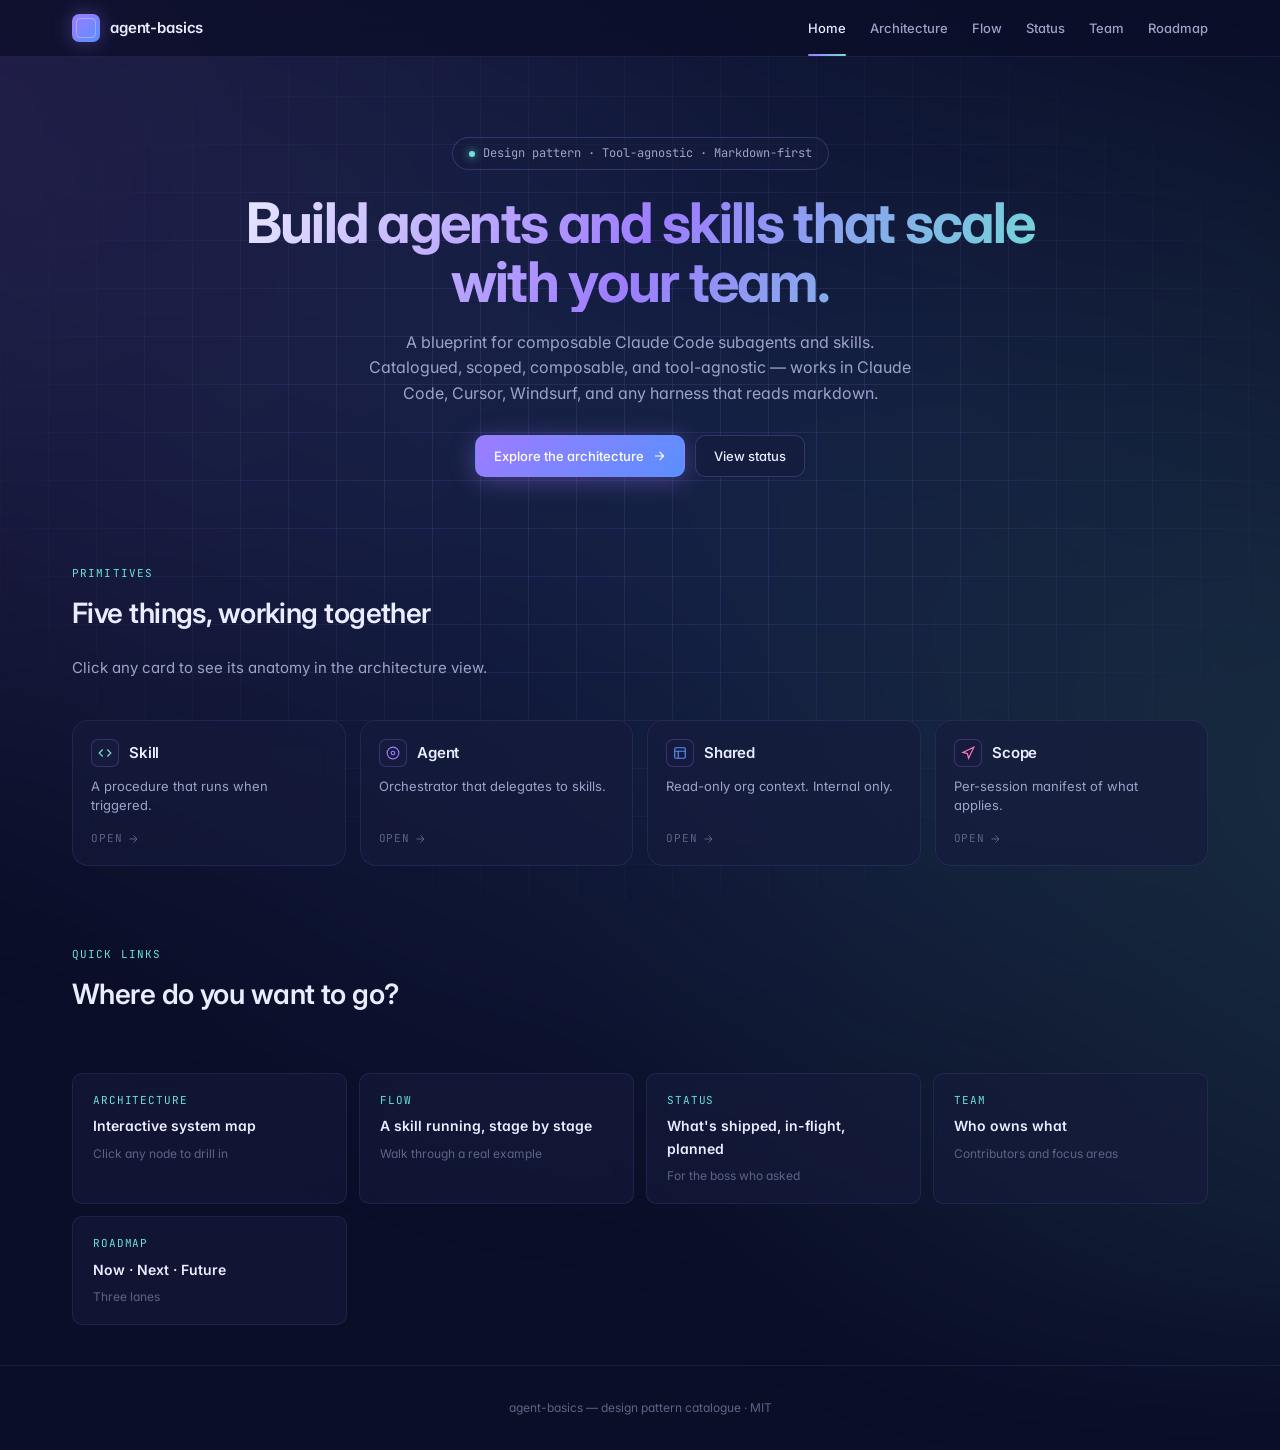
==== docs/mockup/index.html @ a0c1718f "Mockup v2 — multi-page (home / architecture / flow / status / team / roadmap)" ====
<!DOCTYPE html>
<html lang="en">
<head>
<meta charset="UTF-8">
<meta name="viewport" content="width=device-width, initial-scale=1.0">
<title>Home — Agent + Skill Catalogue</title>
<link rel="preconnect" href="https://fonts.googleapis.com">
<link rel="preconnect" href="https://fonts.gstatic.com" crossorigin>
<link href="https://fonts.googleapis.com/css2?family=Inter:wght@300;400;500;600;700&family=JetBrains+Mono:wght@400;500;600&display=swap" rel="stylesheet">
<link rel="stylesheet" href="style.css">
<style>
.hero {
  text-align: center;
  padding: 80px 32px 48px;
  max-width: 900px;
  margin: 0 auto;
}
.hero-tag {
  display: inline-flex;
  align-items: center;
  gap: 8px;
  padding: 6px 16px;
  background: var(--bg-glass);
  border: 1px solid var(--border-medium);
  border-radius: 100px;
  font-size: 12px;
  color: var(--text-secondary);
  font-family: 'JetBrains Mono', monospace;
  margin-bottom: 24px;
}
.hero-tag-dot {
  width: 6px; height: 6px;
  border-radius: 50%;
  background: var(--accent-cyan);
  box-shadow: 0 0 8px var(--accent-cyan);
  animation: pulse 2s ease-in-out infinite;
}
.hero h1 {
  font-size: clamp(36px, 5vw, 56px);
  font-weight: 700;
  line-height: 1.05;
  letter-spacing: -0.03em;
  margin-bottom: 18px;
  background: linear-gradient(120deg, #eaecff 0%, var(--accent-violet) 50%, var(--accent-cyan) 100%);
  -webkit-background-clip: text;
  background-clip: text;
  color: transparent;
}
.hero-sub {
  font-size: 16px;
  color: var(--text-secondary);
  max-width: 560px;
  margin: 0 auto 28px;
}
.btn-row { display: flex; gap: 10px; justify-content: center; flex-wrap: wrap; }

.shortcuts {
  margin-top: 48px;
  display: grid;
  grid-template-columns: repeat(auto-fit, minmax(220px, 1fr));
  gap: 12px;
}
.shortcut {
  background: var(--bg-glass);
  backdrop-filter: blur(12px);
  border: 1px solid var(--border-subtle);
  border-radius: var(--radius-md);
  padding: 18px 20px;
  text-decoration: none;
  color: var(--text-primary);
  display: flex;
  flex-direction: column;
  gap: 6px;
  transition: all 0.2s ease;
}
.shortcut:hover {
  border-color: var(--border-medium);
  background: var(--bg-elevated);
  color: var(--text-primary);
}
.shortcut-eyebrow {
  font-family: 'JetBrains Mono', monospace;
  font-size: 11px;
  color: var(--accent-cyan);
  letter-spacing: 0.08em;
  text-transform: uppercase;
}
.shortcut-title {
  font-size: 14px;
  font-weight: 600;
}
.shortcut-detail {
  font-size: 12px;
  color: var(--text-muted);
}
</style>
</head>
<body>

<nav class="nav">
  <div class="nav-inner">
    <a class="logo" href="index.html">
      <span class="logo-mark"></span>
      <span>agent-basics</span>
    </a>
    <ul class="nav-links">
      <li><a href="index.html" class="active">Home</a></li>
      <li><a href="architecture.html">Architecture</a></li>
      <li><a href="flow.html">Flow</a></li>
      <li><a href="status.html">Status</a></li>
      <li><a href="team.html">Team</a></li>
      <li><a href="roadmap.html">Roadmap</a></li>
    </ul>
  </div>
</nav>

<main>

<section class="hero">
  <div class="hero-tag">
    <span class="hero-tag-dot"></span>
    <span>Design pattern · Tool-agnostic · Markdown-first</span>
  </div>
  <h1>Build agents and skills that scale with your team.</h1>
  <p class="hero-sub">A blueprint for composable Claude Code subagents and skills. Catalogued, scoped, composable, and tool-agnostic — works in Claude Code, Cursor, Windsurf, and any harness that reads markdown.</p>
  <div class="btn-row">
    <a class="btn btn-primary" href="architecture.html">
      Explore the architecture
      <svg width="14" height="14" viewBox="0 0 24 24" fill="none" stroke="currentColor" stroke-width="2"><path d="M5 12h14M13 5l7 7-7 7"/></svg>
    </a>
    <a class="btn btn-ghost" href="status.html">View status</a>
  </div>
</section>

<section class="page page-tight">
  <div class="page-head">
    <span class="eyebrow">Primitives</span>
    <h2 class="section-title">Five things, working together</h2>
    <p class="lede">Click any card to see its anatomy in the architecture view.</p>
  </div>

  <div class="concept-grid">

    <a class="concept concept-skill" href="architecture.html#skill">
      <div class="concept-head">
        <span class="concept-icon">
          <svg width="14" height="14" viewBox="0 0 24 24" fill="none" stroke="currentColor" stroke-width="2"><polyline points="16 18 22 12 16 6"/><polyline points="8 6 2 12 8 18"/></svg>
        </span>
        <span class="concept-name">Skill</span>
      </div>
      <p class="concept-tagline">A procedure that runs when triggered.</p>
      <span class="concept-cta">
        <span>Open</span>
        <svg width="12" height="12" viewBox="0 0 24 24" fill="none" stroke="currentColor" stroke-width="2"><path d="M5 12h14M13 5l7 7-7 7"/></svg>
      </span>
    </a>

    <a class="concept concept-agent" href="architecture.html#agent">
      <div class="concept-head">
        <span class="concept-icon">
          <svg width="14" height="14" viewBox="0 0 24 24" fill="none" stroke="currentColor" stroke-width="2"><circle cx="12" cy="12" r="10"/><circle cx="12" cy="12" r="3"/></svg>
        </span>
        <span class="concept-name">Agent</span>
      </div>
      <p class="concept-tagline">Orchestrator that delegates to skills.</p>
      <span class="concept-cta">
        <span>Open</span>
        <svg width="12" height="12" viewBox="0 0 24 24" fill="none" stroke="currentColor" stroke-width="2"><path d="M5 12h14M13 5l7 7-7 7"/></svg>
      </span>
    </a>

    <a class="concept concept-shared" href="architecture.html#shared">
      <div class="concept-head">
        <span class="concept-icon">
          <svg width="14" height="14" viewBox="0 0 24 24" fill="none" stroke="currentColor" stroke-width="2"><rect x="3" y="3" width="18" height="18" rx="2"/><path d="M3 9h18M9 21V9"/></svg>
        </span>
        <span class="concept-name">Shared</span>
      </div>
      <p class="concept-tagline">Read-only org context. Internal only.</p>
      <span class="concept-cta">
        <span>Open</span>
        <svg width="12" height="12" viewBox="0 0 24 24" fill="none" stroke="currentColor" stroke-width="2"><path d="M5 12h14M13 5l7 7-7 7"/></svg>
      </span>
    </a>

    <a class="concept concept-scope" href="architecture.html#scope">
      <div class="concept-head">
        <span class="concept-icon">
          <svg width="14" height="14" viewBox="0 0 24 24" fill="none" stroke="currentColor" stroke-width="2"><polygon points="3 11 22 2 13 21 11 13 3 11"/></svg>
        </span>
        <span class="concept-name">Scope</span>
      </div>
      <p class="concept-tagline">Per-session manifest of what applies.</p>
      <span class="concept-cta">
        <span>Open</span>
        <svg width="12" height="12" viewBox="0 0 24 24" fill="none" stroke="currentColor" stroke-width="2"><path d="M5 12h14M13 5l7 7-7 7"/></svg>
      </span>
    </a>

  </div>
</section>

<section class="page page-tight">
  <div class="page-head">
    <span class="eyebrow">Quick links</span>
    <h2 class="section-title">Where do you want to go?</h2>
  </div>

  <div class="shortcuts">
    <a class="shortcut" href="architecture.html">
      <span class="shortcut-eyebrow">Architecture</span>
      <span class="shortcut-title">Interactive system map</span>
      <span class="shortcut-detail">Click any node to drill in</span>
    </a>
    <a class="shortcut" href="flow.html">
      <span class="shortcut-eyebrow">Flow</span>
      <span class="shortcut-title">A skill running, stage by stage</span>
      <span class="shortcut-detail">Walk through a real example</span>
    </a>
    <a class="shortcut" href="status.html">
      <span class="shortcut-eyebrow">Status</span>
      <span class="shortcut-title">What's shipped, in-flight, planned</span>
      <span class="shortcut-detail">For the boss who asked</span>
    </a>
    <a class="shortcut" href="team.html">
      <span class="shortcut-eyebrow">Team</span>
      <span class="shortcut-title">Who owns what</span>
      <span class="shortcut-detail">Contributors and focus areas</span>
    </a>
    <a class="shortcut" href="roadmap.html">
      <span class="shortcut-eyebrow">Roadmap</span>
      <span class="shortcut-title">Now · Next · Future</span>
      <span class="shortcut-detail">Three lanes</span>
    </a>
  </div>
</section>

</main>

<footer>agent-basics — design pattern catalogue · MIT</footer>

</body>
</html>
---- docs/mockup/style.css ----
/* ========== shared theme ========== */

:root {
  --bg-deep:        #0a0e27;
  --bg-surface:     #0f1430;
  --bg-elevated:    #161b3d;
  --bg-glass:       rgba(22, 27, 61, 0.6);

  --accent-violet:  #9d7cff;
  --accent-cyan:    #6de1d4;
  --accent-magenta: #ff79c6;
  --accent-blue:    #5a8fff;

  --glow-violet:    rgba(157, 124, 255, 0.35);
  --glow-cyan:      rgba(109, 225, 212, 0.30);
  --glow-blue:      rgba(90, 143, 255, 0.30);

  --text-primary:   #eaecff;
  --text-secondary: #9da3c8;
  --text-muted:     #5e6386;

  --border-subtle:  rgba(157, 124, 255, 0.12);
  --border-medium:  rgba(157, 124, 255, 0.25);
  --border-strong:  rgba(157, 124, 255, 0.45);

  --radius-sm: 6px;
  --radius-md: 10px;
  --radius-lg: 16px;
  --radius-xl: 24px;
}

* { box-sizing: border-box; margin: 0; padding: 0; }
html { scroll-behavior: smooth; }

body {
  font-family: 'Inter', system-ui, sans-serif;
  background: var(--bg-deep);
  color: var(--text-primary);
  line-height: 1.6;
  overflow-x: hidden;
  font-feature-settings: 'cv11', 'ss01';
  min-height: 100vh;
  display: flex;
  flex-direction: column;
}

body::before {
  content: '';
  position: fixed;
  inset: -50%;
  background:
    radial-gradient(circle at 20% 30%, var(--glow-violet) 0%, transparent 35%),
    radial-gradient(circle at 80% 70%, var(--glow-cyan) 0%, transparent 35%),
    radial-gradient(circle at 50% 50%, var(--glow-blue) 0%, transparent 50%);
  filter: blur(80px);
  opacity: 0.5;
  z-index: -2;
  animation: drift 24s ease-in-out infinite alternate;
}
body::after {
  content: '';
  position: fixed;
  inset: 0;
  background-image:
    linear-gradient(var(--border-subtle) 1px, transparent 1px),
    linear-gradient(90deg, var(--border-subtle) 1px, transparent 1px);
  background-size: 48px 48px;
  z-index: -1;
  pointer-events: none;
  mask-image: radial-gradient(ellipse at center, black 30%, transparent 80%);
}
@keyframes drift {
  0% { transform: translate(0, 0) rotate(0deg); }
  50% { transform: translate(3%, -2%) rotate(2deg); }
  100% { transform: translate(-2%, 3%) rotate(-2deg); }
}

code, .mono {
  font-family: 'JetBrains Mono', monospace;
  font-feature-settings: 'cv11', 'ss01';
}
a { color: var(--accent-cyan); text-decoration: none; transition: color 0.2s; }
a:hover { color: var(--accent-violet); }

main { flex: 1; }

/* ========== nav ========== */

.nav {
  position: sticky;
  top: 0;
  z-index: 100;
  backdrop-filter: blur(16px);
  -webkit-backdrop-filter: blur(16px);
  background: rgba(10, 14, 39, 0.7);
  border-bottom: 1px solid var(--border-subtle);
}
.nav-inner {
  max-width: 1200px;
  margin: 0 auto;
  padding: 14px 32px;
  display: flex;
  justify-content: space-between;
  align-items: center;
}
.logo {
  display: flex; align-items: center; gap: 10px;
  font-weight: 600; font-size: 15px; letter-spacing: -0.01em;
  color: var(--text-primary);
}
.logo-mark {
  width: 28px; height: 28px;
  border-radius: 7px;
  background: linear-gradient(135deg, var(--accent-violet), var(--accent-blue));
  position: relative;
  box-shadow: 0 0 20px var(--glow-violet);
}
.logo-mark::after {
  content: '';
  position: absolute; inset: 4px;
  border-radius: 4px;
  border: 1.5px solid rgba(255,255,255,0.3);
}
.nav-links {
  display: flex; gap: 24px;
  list-style: none; font-size: 13px;
}
.nav-links a {
  color: var(--text-secondary);
  font-weight: 500;
  padding: 4px 0;
  position: relative;
}
.nav-links a:hover { color: var(--text-primary); }
.nav-links a.active {
  color: var(--text-primary);
}
.nav-links a.active::after {
  content: '';
  position: absolute;
  left: 0; right: 0; bottom: -16px;
  height: 2px;
  background: linear-gradient(90deg, var(--accent-violet), var(--accent-cyan));
  border-radius: 2px;
}

/* ========== layout ========== */

.page {
  max-width: 1200px;
  margin: 0 auto;
  padding: 64px 32px;
}
.page-tight { padding: 40px 32px; }

.page-head {
  margin-bottom: 40px;
  display: flex; flex-direction: column; gap: 8px;
}
.eyebrow {
  font-family: 'JetBrains Mono', monospace;
  font-size: 11px;
  color: var(--accent-cyan);
  text-transform: uppercase;
  letter-spacing: 0.1em;
}
.h-page {
  font-size: clamp(28px, 4vw, 38px);
  font-weight: 600;
  letter-spacing: -0.02em;
}
.lede {
  color: var(--text-secondary);
  font-size: 15px;
  max-width: 720px;
  margin-top: 4px;
}

/* ========== buttons ========== */

.btn {
  padding: 10px 18px;
  border-radius: var(--radius-md);
  font-size: 13px;
  font-weight: 500;
  cursor: pointer;
  transition: all 0.2s ease;
  border: 1px solid transparent;
  display: inline-flex; align-items: center; gap: 8px;
  font-family: inherit;
  text-decoration: none;
}
.btn-primary {
  background: linear-gradient(135deg, var(--accent-violet), var(--accent-blue));
  color: white;
  box-shadow: 0 4px 24px var(--glow-violet);
}
.btn-primary:hover {
  transform: translateY(-1px);
  box-shadow: 0 8px 32px var(--glow-violet);
  color: white;
}
.btn-ghost {
  background: var(--bg-glass);
  color: var(--text-primary);
  border-color: var(--border-medium);
  backdrop-filter: blur(8px);
}
.btn-ghost:hover {
  border-color: var(--border-strong);
  background: var(--bg-elevated);
}

/* ========== status pills (used everywhere) ========== */

.status-pill {
  font-family: 'JetBrains Mono', monospace;
  font-size: 10px;
  text-transform: uppercase;
  letter-spacing: 0.08em;
  padding: 4px 10px;
  border-radius: 100px;
  border: 1px solid;
  display: inline-flex;
  align-items: center;
  gap: 6px;
  white-space: nowrap;
}
.status-pill::before {
  content: '';
  width: 5px; height: 5px;
  border-radius: 50%;
  background: currentColor;
}
.status-shipped { color: var(--accent-cyan); border-color: rgba(109, 225, 212, 0.4); background: rgba(109, 225, 212, 0.08); }
.status-active  { color: var(--accent-violet); border-color: rgba(157, 124, 255, 0.4); background: rgba(157, 124, 255, 0.08); }
.status-planned { color: var(--accent-blue); border-color: rgba(90, 143, 255, 0.4); background: rgba(90, 143, 255, 0.08); }
.status-blocked { color: var(--accent-magenta); border-color: rgba(255, 121, 198, 0.4); background: rgba(255, 121, 198, 0.08); }

/* ========== avatar ========== */

.avatar {
  border-radius: 50%;
  display: inline-flex;
  align-items: center;
  justify-content: center;
  font-weight: 600;
  color: white;
  font-family: 'JetBrains Mono', monospace;
  flex-shrink: 0;
}
.avatar-sm { width: 22px; height: 22px; font-size: 10px; }
.avatar-md { width: 36px; height: 36px; font-size: 13px; }
.avatar-lg { width: 48px; height: 48px; font-size: 16px; border-radius: 12px; }
.av-violet { background: linear-gradient(135deg, #9d7cff, #5a8fff); }
.av-cyan { background: linear-gradient(135deg, #6de1d4, #5a8fff); }
.av-magenta { background: linear-gradient(135deg, #ff79c6, #9d7cff); }
.av-blue { background: linear-gradient(135deg, #5a8fff, #6de1d4); }
.av-amber { background: linear-gradient(135deg, #ffaa5e, #ff79c6); }

/* ========== concept cards (compact, horizontal, clickable) ========== */

.concept-grid {
  display: grid;
  grid-template-columns: repeat(4, 1fr);
  gap: 14px;
}
@media (max-width: 900px) {
  .concept-grid { grid-template-columns: repeat(2, 1fr); }
}
@media (max-width: 520px) {
  .concept-grid { grid-template-columns: 1fr; }
}

.concept {
  background: var(--bg-glass);
  backdrop-filter: blur(12px);
  border: 1px solid var(--border-subtle);
  border-radius: var(--radius-lg);
  padding: 18px;
  text-decoration: none;
  color: var(--text-primary);
  position: relative;
  transition: all 0.2s ease;
  display: flex; flex-direction: column; gap: 10px;
  min-height: 132px;
}
.concept:hover {
  transform: translateY(-2px);
  border-color: var(--border-medium);
  color: var(--text-primary);
}
.concept-skill:hover { box-shadow: 0 8px 32px var(--glow-cyan); }
.concept-agent:hover { box-shadow: 0 8px 32px var(--glow-violet); }
.concept-shared:hover { box-shadow: 0 8px 32px var(--glow-blue); }
.concept-scope:hover { box-shadow: 0 8px 32px rgba(255, 121, 198, 0.35); }

.concept-head {
  display: flex; align-items: center; gap: 10px;
}
.concept-icon {
  width: 28px; height: 28px;
  border-radius: 7px;
  display: flex; align-items: center; justify-content: center;
  background: var(--bg-elevated);
  border: 1px solid var(--border-medium);
  flex-shrink: 0;
}
.concept-skill .concept-icon { color: var(--accent-cyan); }
.concept-agent .concept-icon { color: var(--accent-violet); }
.concept-shared .concept-icon { color: var(--accent-blue); }
.concept-scope .concept-icon { color: var(--accent-magenta); }

.concept-name {
  font-size: 15px;
  font-weight: 600;
  letter-spacing: -0.01em;
}
.concept-tagline {
  font-size: 13px;
  color: var(--text-secondary);
  flex: 1;
  line-height: 1.5;
}
.concept-cta {
  display: flex; align-items: center; gap: 4px;
  font-family: 'JetBrains Mono', monospace;
  font-size: 11px;
  color: var(--text-muted);
  text-transform: uppercase;
  letter-spacing: 0.08em;
  margin-top: 4px;
  transition: color 0.2s ease;
}
.concept:hover .concept-cta { color: var(--accent-violet); }
.concept-cta svg { transition: transform 0.2s ease; }
.concept:hover .concept-cta svg { transform: translateX(3px); }

/* ========== misc ========== */

.section-title {
  font-size: clamp(22px, 3vw, 28px);
  font-weight: 600;
  letter-spacing: -0.02em;
  margin-bottom: 8px;
}
.section-sub {
  color: var(--text-secondary);
  font-size: 14px;
  max-width: 640px;
  margin-bottom: 28px;
}

footer {
  border-top: 1px solid var(--border-subtle);
  padding: 32px;
  text-align: center;
  color: var(--text-muted);
  font-size: 12px;
}

/* ========== hint chip (visual affordance) ========== */

.hint {
  display: inline-flex;
  align-items: center;
  gap: 8px;
  padding: 8px 14px;
  background: var(--bg-glass);
  border: 1px solid var(--border-medium);
  border-radius: 100px;
  font-family: 'JetBrains Mono', monospace;
  font-size: 12px;
  color: var(--text-secondary);
  margin-bottom: 24px;
}
.hint-dot {
  width: 6px; height: 6px;
  border-radius: 50%;
  background: var(--accent-cyan);
  box-shadow: 0 0 8px var(--accent-cyan);
  animation: pulse 2s ease-in-out infinite;
}
@keyframes pulse {
  0%, 100% { opacity: 1; transform: scale(1); }
  50% { opacity: 0.5; transform: scale(0.8); }
}
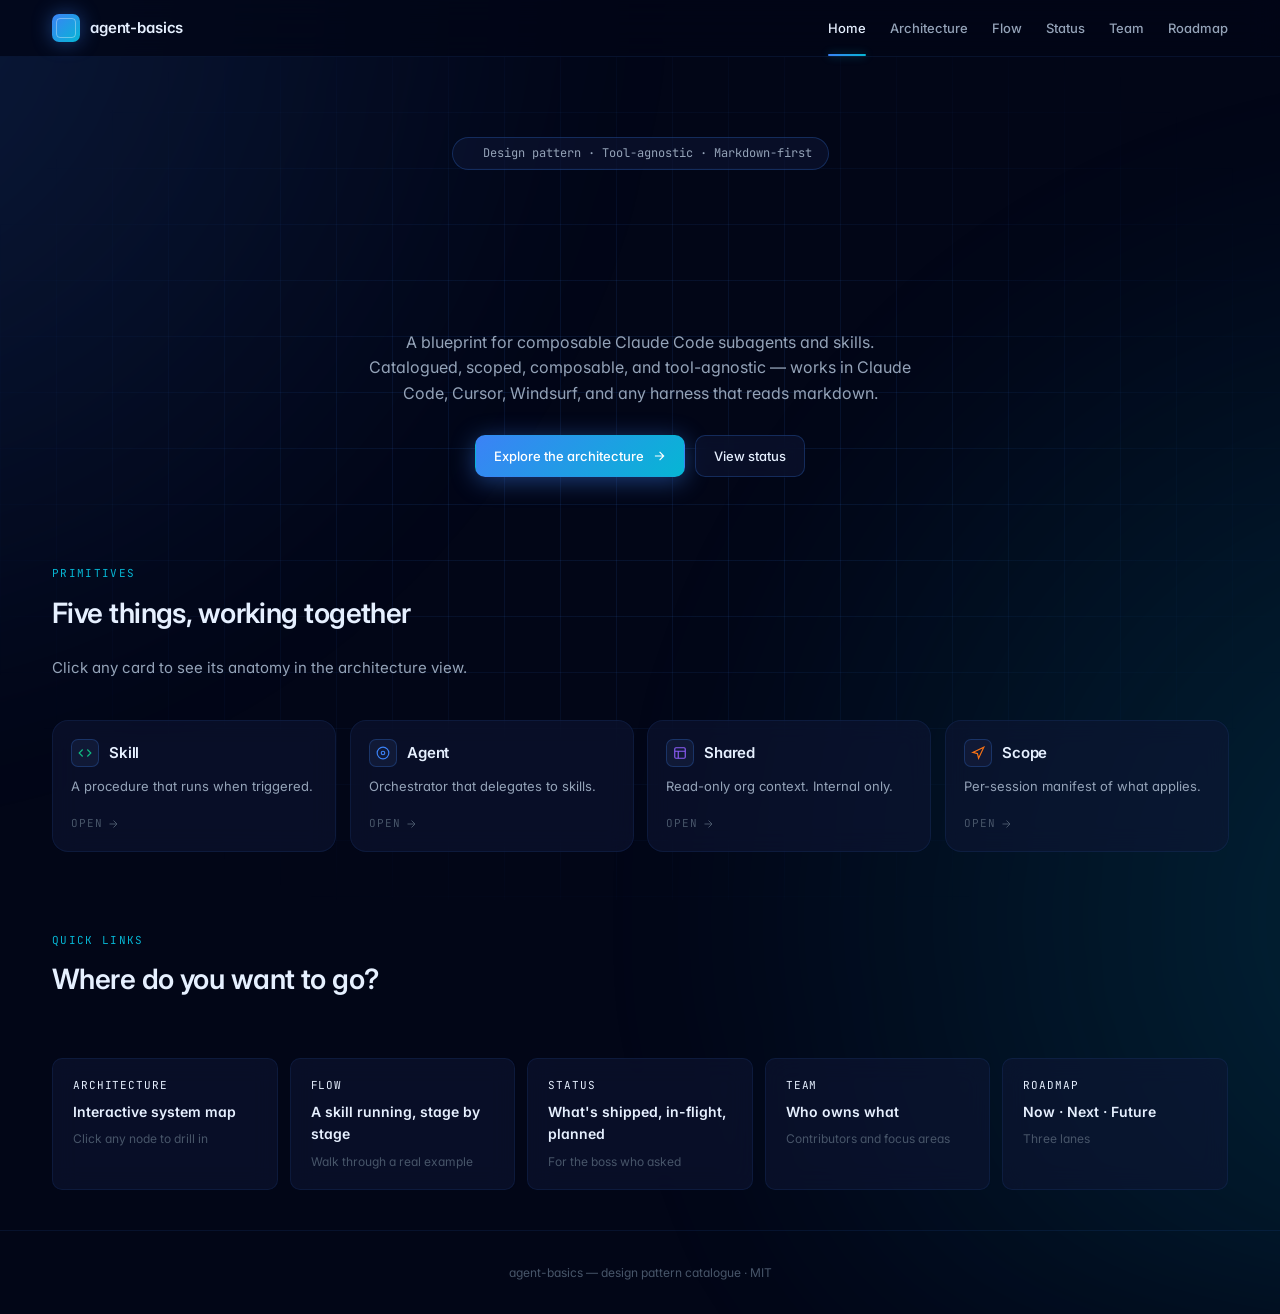
==== commit 9fac1583: "Mockup v3 — Aurora visual language (deep slate, cyber blue/cyan, semantic layers, AOS)" ====
--- a/docs/mockup/index.html
+++ b/docs/mockup/index.html
@@ -8,6 +8,7 @@
 <link rel="preconnect" href="https://fonts.gstatic.com" crossorigin>
 <link href="https://fonts.googleapis.com/css2?family=Inter:wght@300;400;500;600;700&family=JetBrains+Mono:wght@400;500;600&display=swap" rel="stylesheet">
 <link rel="stylesheet" href="style.css">
+<link rel="stylesheet" href="https://unpkg.com/aos@2.3.4/dist/aos.css">
 <style>
 .hero {
   text-align: center;
@@ -141,7 +142,7 @@
 
   <div class="concept-grid">
 
-    <a class="concept concept-skill" href="architecture.html#skill">
+    <a data-aos="fade-up" class="concept concept-skill" href="architecture.html#skill">
       <div class="concept-head">
         <span class="concept-icon">
           <svg width="14" height="14" viewBox="0 0 24 24" fill="none" stroke="currentColor" stroke-width="2"><polyline points="16 18 22 12 16 6"/><polyline points="8 6 2 12 8 18"/></svg>
@@ -155,7 +156,7 @@
       </span>
     </a>
 
-    <a class="concept concept-agent" href="architecture.html#agent">
+    <a data-aos="fade-up" data-aos-delay="80" class="concept concept-agent" href="architecture.html#agent">
       <div class="concept-head">
         <span class="concept-icon">
           <svg width="14" height="14" viewBox="0 0 24 24" fill="none" stroke="currentColor" stroke-width="2"><circle cx="12" cy="12" r="10"/><circle cx="12" cy="12" r="3"/></svg>
@@ -169,7 +170,7 @@
       </span>
     </a>
 
-    <a class="concept concept-shared" href="architecture.html#shared">
+    <a data-aos="fade-up" data-aos-delay="160" class="concept concept-shared" href="architecture.html#shared">
       <div class="concept-head">
         <span class="concept-icon">
           <svg width="14" height="14" viewBox="0 0 24 24" fill="none" stroke="currentColor" stroke-width="2"><rect x="3" y="3" width="18" height="18" rx="2"/><path d="M3 9h18M9 21V9"/></svg>
@@ -183,7 +184,7 @@
       </span>
     </a>
 
-    <a class="concept concept-scope" href="architecture.html#scope">
+    <a data-aos="fade-up" data-aos-delay="240" class="concept concept-scope" href="architecture.html#scope">
       <div class="concept-head">
         <span class="concept-icon">
           <svg width="14" height="14" viewBox="0 0 24 24" fill="none" stroke="currentColor" stroke-width="2"><polygon points="3 11 22 2 13 21 11 13 3 11"/></svg>
@@ -239,5 +240,7 @@
 
 <footer>agent-basics — design pattern catalogue · MIT</footer>
 
+<script src="https://unpkg.com/aos@2.3.4/dist/aos.js"></script>
+<script>AOS.init({duration:600, once:true, offset:60});</script>
 </body>
 </html>
--- a/docs/mockup/style.css
+++ b/docs/mockup/style.css
@@ -1,28 +1,46 @@
-/* ========== shared theme ========== */
+/* ========================================================
+   Aurora design system — standard template tokens
+   Deep slate base, cyber blue/cyan dominant, semantic layer colors.
+   Component library lives below the tokens.
+   ======================================================== */
 
 :root {
-  --bg-deep:        #0a0e27;
-  --bg-surface:     #0f1430;
-  --bg-elevated:    #161b3d;
-  --bg-glass:       rgba(22, 27, 61, 0.6);
-
-  --accent-violet:  #9d7cff;
-  --accent-cyan:    #6de1d4;
-  --accent-magenta: #ff79c6;
-  --accent-blue:    #5a8fff;
-
-  --glow-violet:    rgba(157, 124, 255, 0.35);
-  --glow-cyan:      rgba(109, 225, 212, 0.30);
-  --glow-blue:      rgba(90, 143, 255, 0.30);
-
-  --text-primary:   #eaecff;
-  --text-secondary: #9da3c8;
-  --text-muted:     #5e6386;
-
-  --border-subtle:  rgba(157, 124, 255, 0.12);
-  --border-medium:  rgba(157, 124, 255, 0.25);
-  --border-strong:  rgba(157, 124, 255, 0.45);
-
+  /* surfaces */
+  --bg-deep:        #020617;
+  --bg-surface:     #0a1024;
+  --bg-elevated:    #101936;
+  --bg-glass:       rgba(15, 23, 53, 0.55);
+
+  /* primary palette — cyber blue + cyan */
+  --cyber-blue:     #3b82f6;
+  --cyber-cyan:     #06b6d4;
+  --cyber-blue-dim: rgba(59, 130, 246, 0.3);
+  --cyber-cyan-dim: rgba(6, 182, 212, 0.3);
+
+  /* semantic layer tokens (utility classes below) */
+  --layer-intake:        #f97316;  /* solar orange — UIUX / intake */
+  --layer-logic:         #10b981;  /* emerald — skills / active logic */
+  --layer-orchestration: #3b82f6;  /* electric blue — orchestration */
+  --layer-safety:        #8b5cf6;  /* deep purple — safety / memory */
+
+  /* glows */
+  --glow-blue:      rgba(59, 130, 246, 0.45);
+  --glow-cyan:      rgba(6, 182, 212, 0.45);
+  --glow-orange:    rgba(249, 115, 22, 0.45);
+  --glow-emerald:   rgba(16, 185, 129, 0.45);
+  --glow-purple:    rgba(139, 92, 246, 0.45);
+
+  /* text */
+  --text-primary:   #e6f0ff;
+  --text-secondary: #94a3b8;
+  --text-muted:     #475569;
+
+  /* borders */
+  --border-subtle:  rgba(59, 130, 246, 0.10);
+  --border-medium:  rgba(59, 130, 246, 0.25);
+  --border-strong:  rgba(6, 182, 212, 0.45);
+
+  /* radius */
   --radius-sm: 6px;
   --radius-md: 10px;
   --radius-lg: 16px;
@@ -44,18 +62,18 @@
   flex-direction: column;
 }
 
+/* atmospheric background — cyber blue/cyan ambient */
 body::before {
   content: '';
   position: fixed;
   inset: -50%;
   background:
-    radial-gradient(circle at 20% 30%, var(--glow-violet) 0%, transparent 35%),
-    radial-gradient(circle at 80% 70%, var(--glow-cyan) 0%, transparent 35%),
-    radial-gradient(circle at 50% 50%, var(--glow-blue) 0%, transparent 50%);
-  filter: blur(80px);
-  opacity: 0.5;
+    radial-gradient(circle at 18% 24%, var(--cyber-blue-dim) 0%, transparent 32%),
+    radial-gradient(circle at 82% 76%, var(--cyber-cyan-dim) 0%, transparent 32%);
+  filter: blur(90px);
+  opacity: 0.6;
   z-index: -2;
-  animation: drift 24s ease-in-out infinite alternate;
+  animation: drift 28s ease-in-out infinite alternate;
 }
 body::after {
   content: '';
@@ -64,27 +82,31 @@
   background-image:
     linear-gradient(var(--border-subtle) 1px, transparent 1px),
     linear-gradient(90deg, var(--border-subtle) 1px, transparent 1px);
-  background-size: 48px 48px;
+  background-size: 56px 56px;
   z-index: -1;
   pointer-events: none;
-  mask-image: radial-gradient(ellipse at center, black 30%, transparent 80%);
+  mask-image: radial-gradient(ellipse at center, black 25%, transparent 80%);
 }
 @keyframes drift {
-  0% { transform: translate(0, 0) rotate(0deg); }
-  50% { transform: translate(3%, -2%) rotate(2deg); }
-  100% { transform: translate(-2%, 3%) rotate(-2deg); }
+  0%   { transform: translate(0, 0); }
+  100% { transform: translate(2%, -2%); }
 }
 
 code, .mono {
   font-family: 'JetBrains Mono', monospace;
   font-feature-settings: 'cv11', 'ss01';
 }
-a { color: var(--accent-cyan); text-decoration: none; transition: color 0.2s; }
-a:hover { color: var(--accent-violet); }
+
+a {
+  color: var(--cyber-cyan);
+  text-decoration: none;
+  transition: color 0.2s;
+}
+a:hover { color: var(--text-primary); }
 
 main { flex: 1; }
 
-/* ========== nav ========== */
+/* ========== Top nav ========== */
 
 .nav {
   position: sticky;
@@ -92,11 +114,11 @@
   z-index: 100;
   backdrop-filter: blur(16px);
   -webkit-backdrop-filter: blur(16px);
-  background: rgba(10, 14, 39, 0.7);
+  background: rgba(2, 6, 23, 0.78);
   border-bottom: 1px solid var(--border-subtle);
 }
 .nav-inner {
-  max-width: 1200px;
+  max-width: 1240px;
   margin: 0 auto;
   padding: 14px 32px;
   display: flex;
@@ -111,15 +133,15 @@
 .logo-mark {
   width: 28px; height: 28px;
   border-radius: 7px;
-  background: linear-gradient(135deg, var(--accent-violet), var(--accent-blue));
+  background: linear-gradient(135deg, var(--cyber-blue), var(--cyber-cyan));
   position: relative;
-  box-shadow: 0 0 20px var(--glow-violet);
+  box-shadow: 0 0 20px var(--glow-blue);
 }
 .logo-mark::after {
   content: '';
   position: absolute; inset: 4px;
   border-radius: 4px;
-  border: 1.5px solid rgba(255,255,255,0.3);
+  border: 1.5px solid rgba(255,255,255,0.35);
 }
 .nav-links {
   display: flex; gap: 24px;
@@ -132,22 +154,21 @@
   position: relative;
 }
 .nav-links a:hover { color: var(--text-primary); }
-.nav-links a.active {
-  color: var(--text-primary);
-}
+.nav-links a.active { color: var(--text-primary); }
 .nav-links a.active::after {
   content: '';
   position: absolute;
   left: 0; right: 0; bottom: -16px;
   height: 2px;
-  background: linear-gradient(90deg, var(--accent-violet), var(--accent-cyan));
+  background: linear-gradient(90deg, var(--cyber-blue), var(--cyber-cyan));
   border-radius: 2px;
-}
-
-/* ========== layout ========== */
+  box-shadow: 0 0 8px var(--glow-cyan);
+}
+
+/* ========== Page scaffold ========== */
 
 .page {
-  max-width: 1200px;
+  max-width: 1240px;
   margin: 0 auto;
   padding: 64px 32px;
 }
@@ -160,9 +181,9 @@
 .eyebrow {
   font-family: 'JetBrains Mono', monospace;
   font-size: 11px;
-  color: var(--accent-cyan);
+  color: var(--cyber-cyan);
   text-transform: uppercase;
-  letter-spacing: 0.1em;
+  letter-spacing: 0.12em;
 }
 .h-page {
   font-size: clamp(28px, 4vw, 38px);
@@ -175,8 +196,20 @@
   max-width: 720px;
   margin-top: 4px;
 }
-
-/* ========== buttons ========== */
+.section-title {
+  font-size: clamp(22px, 3vw, 28px);
+  font-weight: 600;
+  letter-spacing: -0.02em;
+  margin-bottom: 8px;
+}
+.section-sub {
+  color: var(--text-secondary);
+  font-size: 14px;
+  max-width: 640px;
+  margin-bottom: 28px;
+}
+
+/* ========== Buttons ========== */
 
 .btn {
   padding: 10px 18px;
@@ -191,13 +224,13 @@
   text-decoration: none;
 }
 .btn-primary {
-  background: linear-gradient(135deg, var(--accent-violet), var(--accent-blue));
+  background: linear-gradient(135deg, var(--cyber-blue), var(--cyber-cyan));
   color: white;
-  box-shadow: 0 4px 24px var(--glow-violet);
+  box-shadow: 0 4px 24px var(--glow-blue);
 }
 .btn-primary:hover {
   transform: translateY(-1px);
-  box-shadow: 0 8px 32px var(--glow-violet);
+  box-shadow: 0 8px 32px var(--glow-cyan);
   color: white;
 }
 .btn-ghost {
@@ -211,33 +244,101 @@
   background: var(--bg-elevated);
 }
 
-/* ========== status pills (used everywhere) ========== */
+/* ========== Glass card ========== */
+
+.card-glass {
+  background: var(--bg-glass);
+  backdrop-filter: blur(12px);
+  -webkit-backdrop-filter: blur(12px);
+  border: 1px solid var(--border-subtle);
+  border-radius: var(--radius-lg);
+  transition: all 0.25s ease;
+}
+.card-glass:hover {
+  border-color: var(--border-medium);
+  transform: translateY(-2px);
+}
+
+/* ========== Neon-glow status pills ========== */
 
 .status-pill {
   font-family: 'JetBrains Mono', monospace;
   font-size: 10px;
   text-transform: uppercase;
-  letter-spacing: 0.08em;
-  padding: 4px 10px;
+  letter-spacing: 0.1em;
+  padding: 4px 12px;
   border-radius: 100px;
   border: 1px solid;
   display: inline-flex;
   align-items: center;
   gap: 6px;
   white-space: nowrap;
+  background: rgba(2, 6, 23, 0.6);
 }
 .status-pill::before {
   content: '';
   width: 5px; height: 5px;
   border-radius: 50%;
   background: currentColor;
-}
-.status-shipped { color: var(--accent-cyan); border-color: rgba(109, 225, 212, 0.4); background: rgba(109, 225, 212, 0.08); }
-.status-active  { color: var(--accent-violet); border-color: rgba(157, 124, 255, 0.4); background: rgba(157, 124, 255, 0.08); }
-.status-planned { color: var(--accent-blue); border-color: rgba(90, 143, 255, 0.4); background: rgba(90, 143, 255, 0.08); }
-.status-blocked { color: var(--accent-magenta); border-color: rgba(255, 121, 198, 0.4); background: rgba(255, 121, 198, 0.08); }
-
-/* ========== avatar ========== */
+  box-shadow: 0 0 6px currentColor;
+}
+.status-shipped { color: var(--cyber-cyan); border-color: rgba(6, 182, 212, 0.5); box-shadow: inset 0 0 12px rgba(6, 182, 212, 0.15), 0 0 12px rgba(6, 182, 212, 0.15); }
+.status-active  { color: var(--layer-logic); border-color: rgba(16, 185, 129, 0.5); box-shadow: inset 0 0 12px rgba(16, 185, 129, 0.15), 0 0 12px rgba(16, 185, 129, 0.15); }
+.status-planned { color: var(--cyber-blue); border-color: rgba(59, 130, 246, 0.5); box-shadow: inset 0 0 12px rgba(59, 130, 246, 0.15), 0 0 12px rgba(59, 130, 246, 0.15); }
+.status-blocked { color: var(--layer-intake); border-color: rgba(249, 115, 22, 0.5); box-shadow: inset 0 0 12px rgba(249, 115, 22, 0.15), 0 0 12px rgba(249, 115, 22, 0.15); }
+
+/* ========== Semantic layer boxes — ignite-on-hover ========== */
+/* Use: <div class="layer-box layer-intake"> ... </div>
+   Layers: intake / logic / orchestration / safety */
+
+.layer-box {
+  background: var(--bg-glass);
+  backdrop-filter: blur(12px);
+  border: 1px solid var(--border-subtle);
+  border-radius: var(--radius-lg);
+  padding: 22px;
+  transition: all 0.25s ease;
+  cursor: pointer;
+  position: relative;
+}
+.layer-box::before {
+  content: '';
+  position: absolute;
+  inset: 0;
+  border-radius: var(--radius-lg);
+  pointer-events: none;
+  opacity: 0;
+  transition: opacity 0.3s ease;
+  box-shadow: 0 0 0 1px transparent, inset 0 0 24px transparent, 0 8px 32px transparent;
+}
+.layer-box:hover { transform: translateY(-2px); }
+.layer-box:hover::before { opacity: 1; }
+
+.layer-intake        { border-left: 3px solid var(--layer-intake); }
+.layer-intake:hover::before        { box-shadow: 0 0 0 1px var(--layer-intake), inset 0 0 24px var(--glow-orange), 0 8px 32px var(--glow-orange); }
+
+.layer-logic         { border-left: 3px solid var(--layer-logic); }
+.layer-logic:hover::before         { box-shadow: 0 0 0 1px var(--layer-logic), inset 0 0 24px var(--glow-emerald), 0 8px 32px var(--glow-emerald); }
+
+.layer-orchestration { border-left: 3px solid var(--layer-orchestration); }
+.layer-orchestration:hover::before { box-shadow: 0 0 0 1px var(--layer-orchestration), inset 0 0 24px var(--glow-blue), 0 8px 32px var(--glow-blue); }
+
+.layer-safety        { border-left: 3px solid var(--layer-safety); }
+.layer-safety:hover::before        { box-shadow: 0 0 0 1px var(--layer-safety), inset 0 0 24px var(--glow-purple), 0 8px 32px var(--glow-purple); }
+
+.layer-eyebrow {
+  font-family: 'JetBrains Mono', monospace;
+  font-size: 10px;
+  letter-spacing: 0.12em;
+  text-transform: uppercase;
+  margin-bottom: 6px;
+}
+.layer-intake        .layer-eyebrow { color: var(--layer-intake); }
+.layer-logic         .layer-eyebrow { color: var(--layer-logic); }
+.layer-orchestration .layer-eyebrow { color: var(--layer-orchestration); }
+.layer-safety        .layer-eyebrow { color: var(--layer-safety); }
+
+/* ========== Avatar ========== */
 
 .avatar {
   border-radius: 50%;
@@ -252,25 +353,26 @@
 .avatar-sm { width: 22px; height: 22px; font-size: 10px; }
 .avatar-md { width: 36px; height: 36px; font-size: 13px; }
 .avatar-lg { width: 48px; height: 48px; font-size: 16px; border-radius: 12px; }
-.av-violet { background: linear-gradient(135deg, #9d7cff, #5a8fff); }
-.av-cyan { background: linear-gradient(135deg, #6de1d4, #5a8fff); }
-.av-magenta { background: linear-gradient(135deg, #ff79c6, #9d7cff); }
-.av-blue { background: linear-gradient(135deg, #5a8fff, #6de1d4); }
-.av-amber { background: linear-gradient(135deg, #ffaa5e, #ff79c6); }
-
-/* ========== concept cards (compact, horizontal, clickable) ========== */
+.av-blue    { background: linear-gradient(135deg, var(--cyber-blue), var(--cyber-cyan)); }
+.av-cyan    { background: linear-gradient(135deg, var(--cyber-cyan), var(--cyber-blue)); }
+.av-emerald { background: linear-gradient(135deg, var(--layer-logic), var(--cyber-cyan)); }
+.av-orange  { background: linear-gradient(135deg, var(--layer-intake), var(--cyber-cyan)); }
+.av-purple  { background: linear-gradient(135deg, var(--layer-safety), var(--cyber-blue)); }
+
+/* For backward compatibility with existing pages that still reference older tokens */
+.av-violet  { background: linear-gradient(135deg, var(--cyber-blue), var(--cyber-cyan)); }
+.av-magenta { background: linear-gradient(135deg, var(--layer-safety), var(--cyber-cyan)); }
+.av-amber   { background: linear-gradient(135deg, var(--layer-intake), var(--cyber-cyan)); }
+
+/* ========== Concept card (compact, horizontal grid) ========== */
 
 .concept-grid {
   display: grid;
   grid-template-columns: repeat(4, 1fr);
   gap: 14px;
 }
-@media (max-width: 900px) {
-  .concept-grid { grid-template-columns: repeat(2, 1fr); }
-}
-@media (max-width: 520px) {
-  .concept-grid { grid-template-columns: 1fr; }
-}
+@media (max-width: 900px) { .concept-grid { grid-template-columns: repeat(2, 1fr); } }
+@media (max-width: 520px) { .concept-grid { grid-template-columns: 1fr; } }
 
 .concept {
   background: var(--bg-glass);
@@ -290,10 +392,10 @@
   border-color: var(--border-medium);
   color: var(--text-primary);
 }
-.concept-skill:hover { box-shadow: 0 8px 32px var(--glow-cyan); }
-.concept-agent:hover { box-shadow: 0 8px 32px var(--glow-violet); }
-.concept-shared:hover { box-shadow: 0 8px 32px var(--glow-blue); }
-.concept-scope:hover { box-shadow: 0 8px 32px rgba(255, 121, 198, 0.35); }
+.concept-skill:hover  { box-shadow: 0 8px 32px var(--glow-emerald); }
+.concept-agent:hover  { box-shadow: 0 8px 32px var(--glow-blue); }
+.concept-shared:hover { box-shadow: 0 8px 32px var(--glow-purple); }
+.concept-scope:hover  { box-shadow: 0 8px 32px var(--glow-orange); }
 
 .concept-head {
   display: flex; align-items: center; gap: 10px;
@@ -306,10 +408,10 @@
   border: 1px solid var(--border-medium);
   flex-shrink: 0;
 }
-.concept-skill .concept-icon { color: var(--accent-cyan); }
-.concept-agent .concept-icon { color: var(--accent-violet); }
-.concept-shared .concept-icon { color: var(--accent-blue); }
-.concept-scope .concept-icon { color: var(--accent-magenta); }
+.concept-skill  .concept-icon { color: var(--layer-logic); }
+.concept-agent  .concept-icon { color: var(--cyber-blue); }
+.concept-shared .concept-icon { color: var(--layer-safety); }
+.concept-scope  .concept-icon { color: var(--layer-intake); }
 
 .concept-name {
   font-size: 15px;
@@ -332,34 +434,11 @@
   margin-top: 4px;
   transition: color 0.2s ease;
 }
-.concept:hover .concept-cta { color: var(--accent-violet); }
+.concept:hover .concept-cta { color: var(--cyber-cyan); }
 .concept-cta svg { transition: transform 0.2s ease; }
 .concept:hover .concept-cta svg { transform: translateX(3px); }
 
-/* ========== misc ========== */
-
-.section-title {
-  font-size: clamp(22px, 3vw, 28px);
-  font-weight: 600;
-  letter-spacing: -0.02em;
-  margin-bottom: 8px;
-}
-.section-sub {
-  color: var(--text-secondary);
-  font-size: 14px;
-  max-width: 640px;
-  margin-bottom: 28px;
-}
-
-footer {
-  border-top: 1px solid var(--border-subtle);
-  padding: 32px;
-  text-align: center;
-  color: var(--text-muted);
-  font-size: 12px;
-}
-
-/* ========== hint chip (visual affordance) ========== */
+/* ========== Hint chip (visual affordance) ========== */
 
 .hint {
   display: inline-flex;
@@ -377,11 +456,24 @@
 .hint-dot {
   width: 6px; height: 6px;
   border-radius: 50%;
-  background: var(--accent-cyan);
-  box-shadow: 0 0 8px var(--accent-cyan);
+  background: var(--cyber-cyan);
+  box-shadow: 0 0 10px var(--cyber-cyan);
   animation: pulse 2s ease-in-out infinite;
 }
 @keyframes pulse {
   0%, 100% { opacity: 1; transform: scale(1); }
-  50% { opacity: 0.5; transform: scale(0.8); }
-}
+  50%      { opacity: 0.5; transform: scale(0.8); }
+}
+
+/* ========== Footer ========== */
+
+footer {
+  border-top: 1px solid var(--border-subtle);
+  padding: 32px;
+  text-align: center;
+  color: var(--text-muted);
+  font-size: 12px;
+}
+
+/* ========== AOS overrides (subtle) ========== */
+[data-aos] { will-change: opacity, transform; }
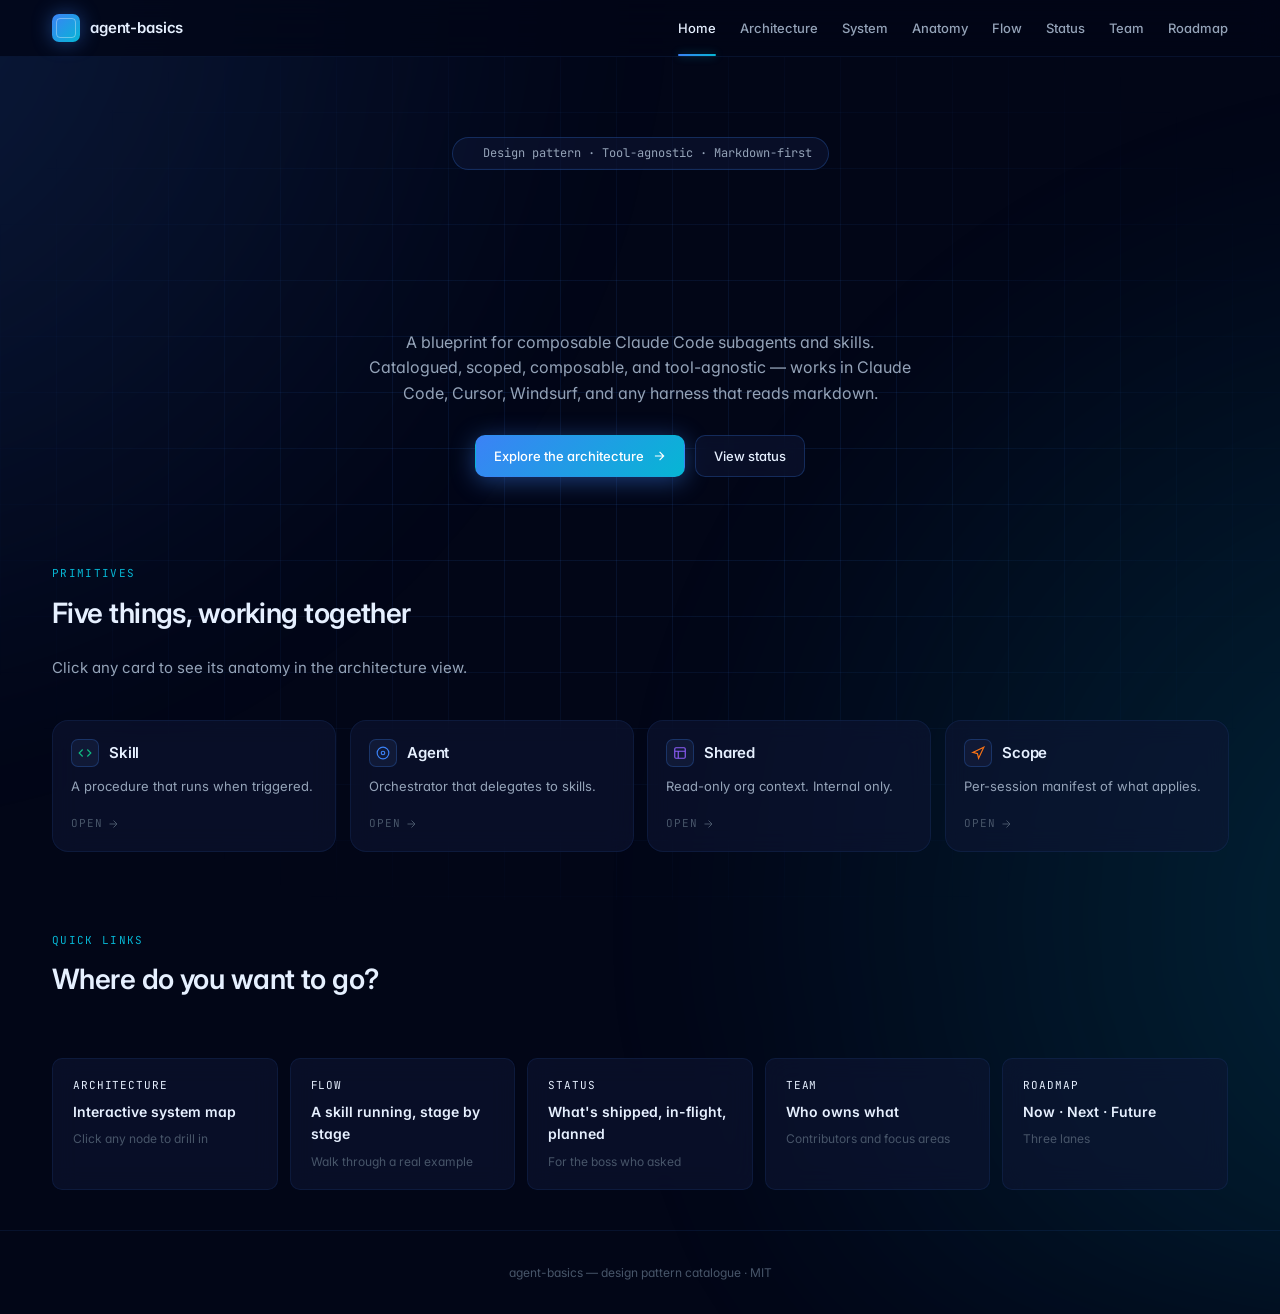
==== commit 9c76f571: "Add system map + skill anatomy diagrams" ====
--- a/docs/mockup/index.html
+++ b/docs/mockup/index.html
@@ -107,6 +107,8 @@
     <ul class="nav-links">
       <li><a href="index.html" class="active">Home</a></li>
       <li><a href="architecture.html">Architecture</a></li>
+      <li><a href="system.html">System</a></li>
+      <li><a href="skill-anatomy.html">Anatomy</a></li>
       <li><a href="flow.html">Flow</a></li>
       <li><a href="status.html">Status</a></li>
       <li><a href="team.html">Team</a></li>
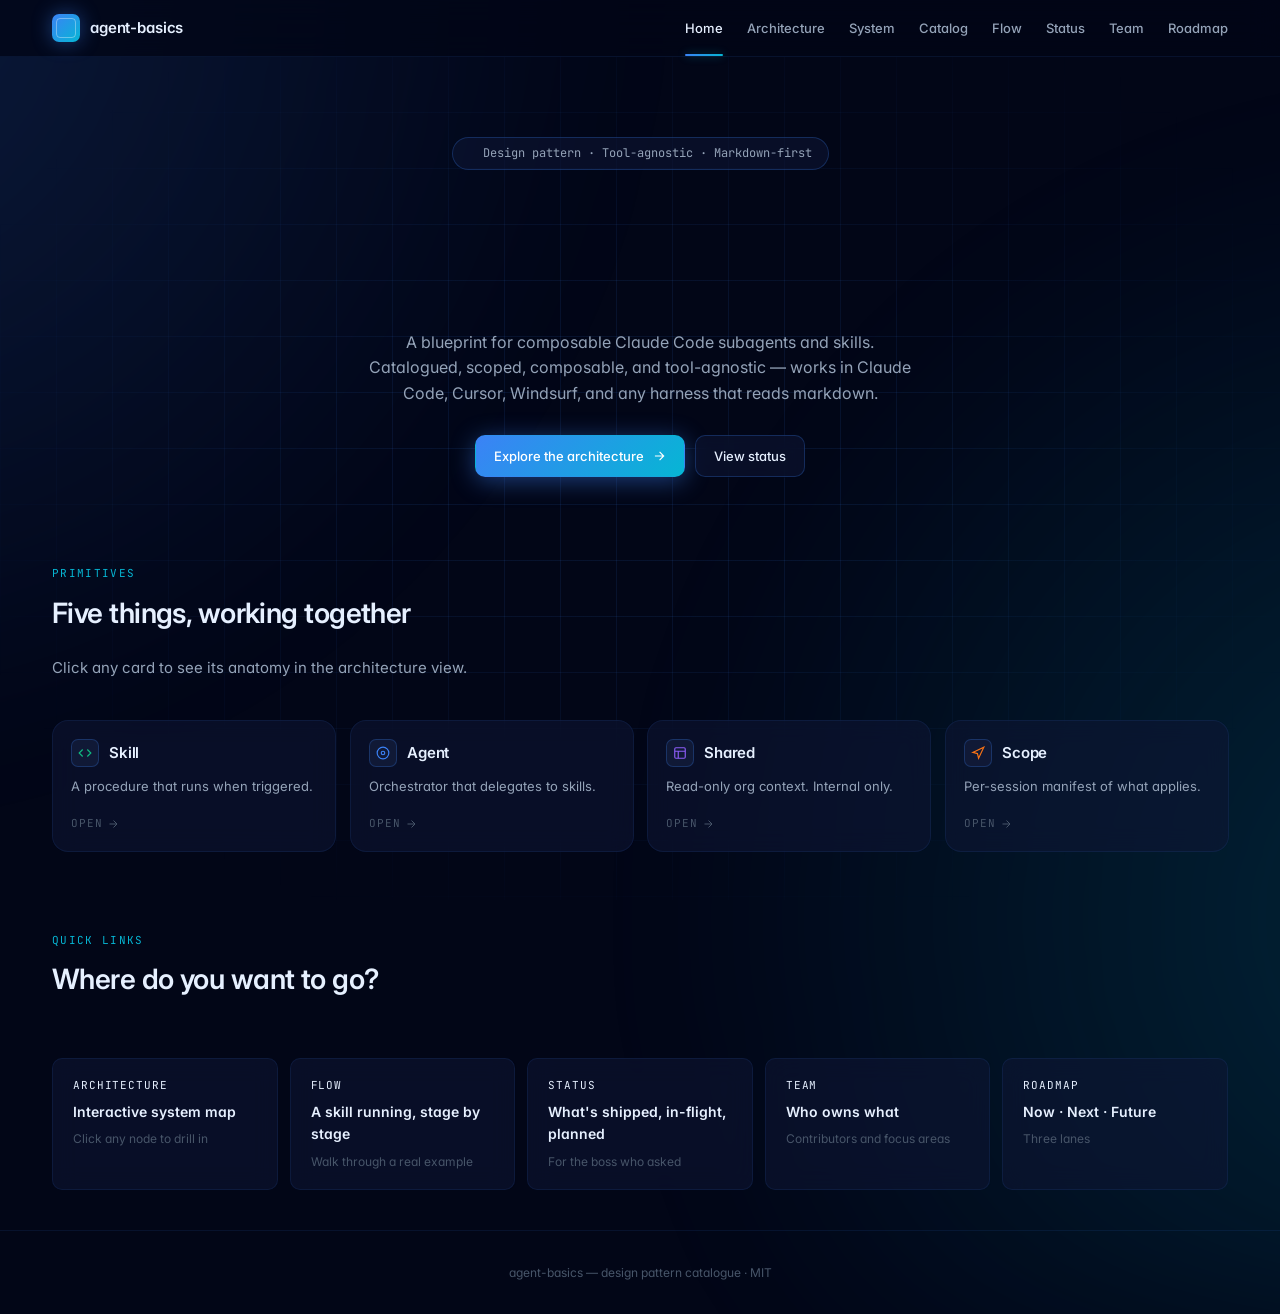
==== commit e0f948c0: "mockup: rename Anatomy → Catalog and add data-driven catalog index Catalog becomes the lobby for eve" ====
--- a/docs/mockup/index.html
+++ b/docs/mockup/index.html
@@ -108,7 +108,7 @@
       <li><a href="index.html" class="active">Home</a></li>
       <li><a href="architecture.html">Architecture</a></li>
       <li><a href="system.html">System</a></li>
-      <li><a href="skill-anatomy.html">Anatomy</a></li>
+      <li><a href="catalog.html">Catalog</a></li>
       <li><a href="flow.html">Flow</a></li>
       <li><a href="status.html">Status</a></li>
       <li><a href="team.html">Team</a></li>
